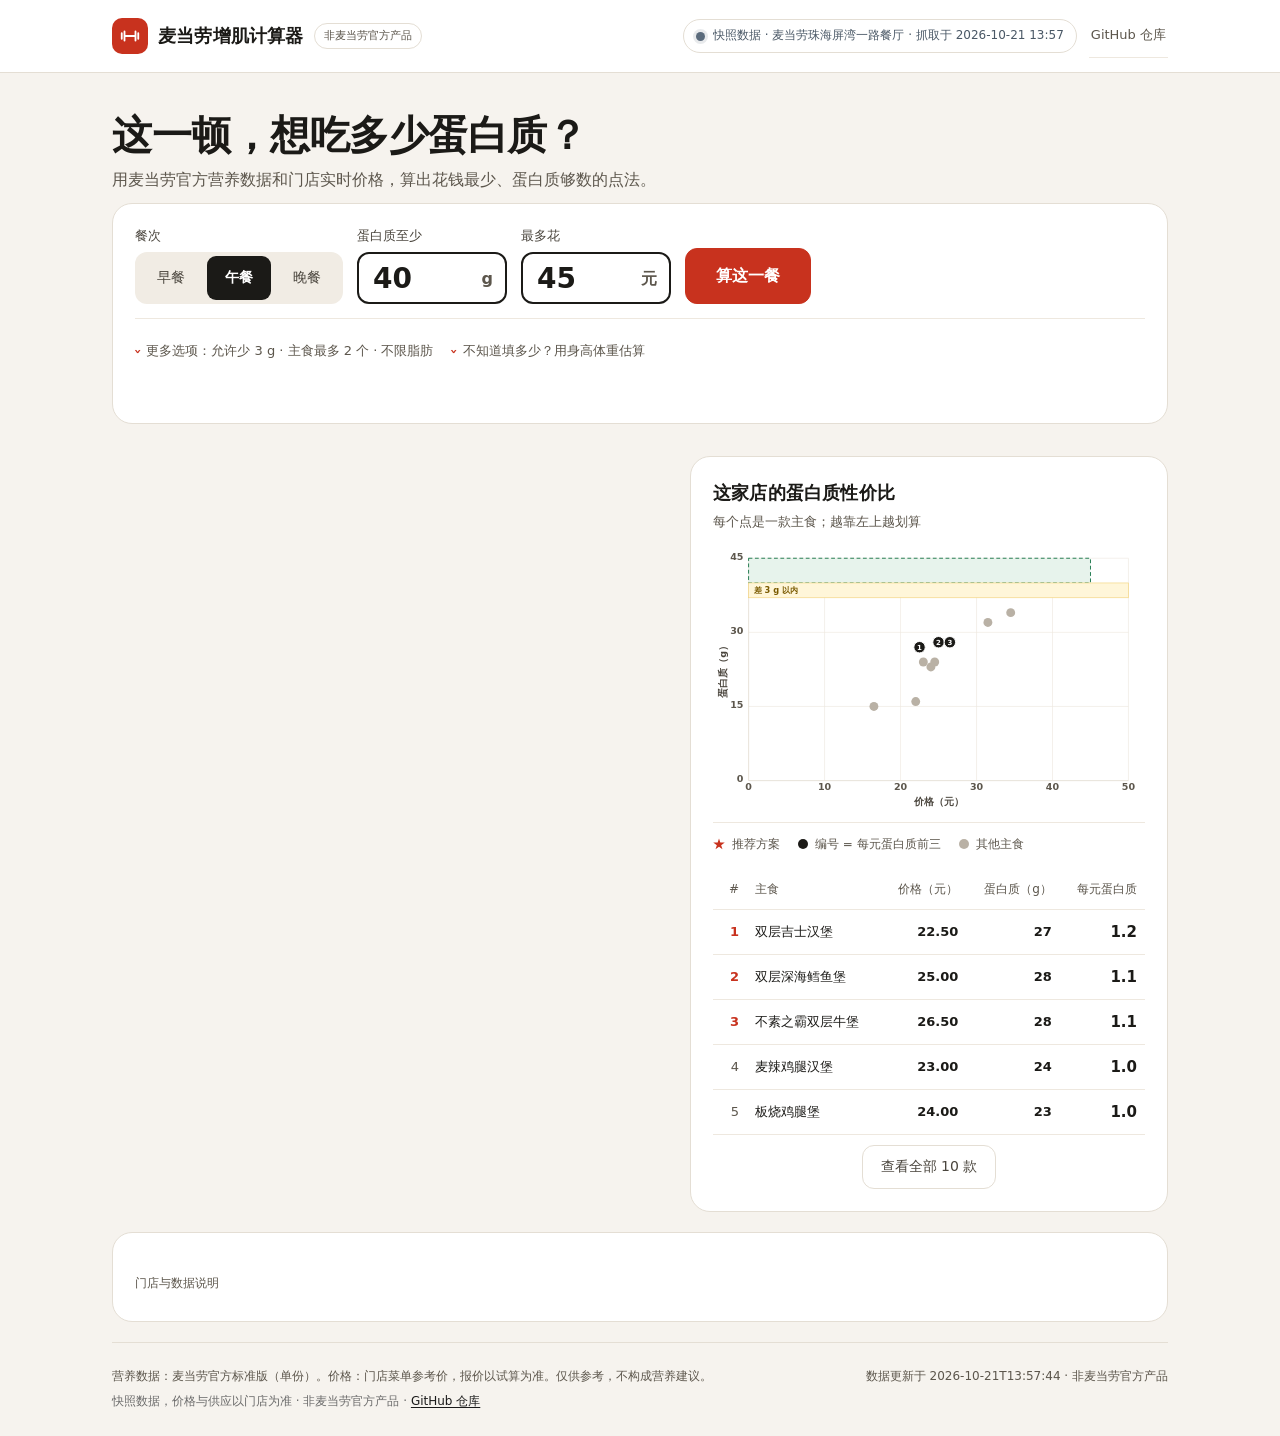
==== docs/index.html @ 5be8c4e0 "feat(demo): add a static online demo for GitHub Pages" ====
<!DOCTYPE html>
<html lang="zh-CN">
<head>
<meta charset="utf-8" />
<meta name="viewport" content="width=device-width, initial-scale=1" />
<title>麦当劳增肌计算器 · 在线试玩</title>
<link rel="stylesheet" href="demo/style.css" />
<link rel="stylesheet" href="demo/demo.css" />
</head>
<body>

<!-- ============================== 页头 ============================== -->
<header class="site-head">
  <div class="head-inner">
    <div class="brand">
      <span class="brand-mark" aria-hidden="true">
        <svg viewBox="0 0 24 24" fill="none" stroke="#FFFFFF" stroke-width="2" stroke-linecap="round">
          <path d="M3 9v6M6 7v10M18 7v10M21 9v6M6 12h12" />
        </svg>
      </span>
      <span class="brand-name">麦当劳增肌计算器</span>
      <span class="brand-pill">非麦当劳官方产品</span>
    </div>
    <div class="head-right">
      <div id="data-source" class="data-source" data-source="none"></div>
      <a class="switch-store" href="https://github.com/FanZhangnan/mcd-protein-calculator" target="_blank" rel="noopener">GitHub 仓库</a>
    </div>
  </div>
</header>

<main class="wrap">

<!-- ============================== 标题区 ============================== -->
<section class="hero">
  <h1>这一顿，想吃多少蛋白质？</h1>
  <p class="hero-sub">用麦当劳官方营养数据和门店实时价格，算出花钱最少、蛋白质够数的点法。</p>
</section>

<!-- ============================== 输入卡 ============================== -->
<section class="panel input-card" id="input-panel">
  <div class="input-row">
    <div class="field meal">
      <span>餐次</span>
      <div class="seg" id="meal-seg" role="group" aria-label="餐次">
        <button type="button" data-meal="breakfast" aria-pressed="false">早餐</button>
        <button type="button" data-meal="lunch" aria-pressed="true">午餐</button>
        <button type="button" data-meal="dinner" aria-pressed="false">晚餐</button>
      </div>
      <select id="s_meal" class="sr-only" aria-label="餐次">
        <option value="breakfast">早餐</option>
        <option value="lunch" selected>午餐</option>
        <option value="dinner">晚餐</option>
      </select>
    </div>

    <label class="field" for="s_protein">
      蛋白质至少
      <span class="input-wrap">
        <input id="s_protein" type="number" step="1" min="1" value="40" />
        <span class="unit">g</span>
      </span>
    </label>

    <label class="field" for="s_budget">
      最多花
      <span class="input-wrap">
        <input id="s_budget" type="number" step="1" min="1" value="45" />
        <span class="unit">元</span>
      </span>
    </label>

    <button id="s-plan" class="primary">算这一餐</button>
  </div>

  <div class="input-links">
    <details id="more-options">
      <summary id="options-summary">更多选项：允许少 3 g · 主食最多 2 个 · 不限脂肪</summary>
      <div class="grid">
        <label>脂肪上限 g<input id="s_fat" type="number" step="1" placeholder="不设"></label>
        <label>热量上限 kcal<input id="s_kcal_max" type="number" step="10" placeholder="不设"></label>
        <label>热量下限 kcal<input id="s_kcal_min" type="number" step="10" placeholder="不设"></label>
        <label>主食数量上限
          <select id="s_max_mains">
            <option value="1">1 个</option>
            <option value="2" selected>2 个</option>
            <option value="3">3 个</option>
          </select>
        </label>
        <label>可接受少几克蛋白质
          <input id="s_tolerance" type="number" step="1" min="0" max="10" value="3">
        </label>
        <label class="check"><input id="s_side" type="checkbox"> 允许配菜（最多 1 份）</label>
      </div>
    </details>

    <details id="body-options">
      <summary>不知道填多少？用身高体重估算</summary>
      <div class="grid">
        <label>性别
          <select id="s_sex"><option value="male">男</option><option value="female">女</option></select>
        </label>
        <label>年龄<input id="s_age" type="number" step="1" value="22"></label>
        <label>身高 cm<input id="s_height" type="number" step="1" value="175"></label>
        <label>体重 kg<input id="s_weight" type="number" step="0.5" value="70"></label>
        <label>每天餐数<input id="s_meals" type="number" step="1" value="3"></label>
        <label>目标
          <select id="s_goal">
            <option value="muscle" selected>增肌</option>
            <option value="maintain">维持</option>
          </select>
        </label>
        <label>每周训练次数
          <select id="s_activity">
            <option value="1.2">0 次（久坐）</option>
            <option value="1.375" selected>1–2 次（轻度）</option>
            <option value="1.55">3–4 次（中度）</option>
            <option value="1.725">5 次以上（高强度）</option>
          </select>
        </label>
      </div>
      <div class="row"><button id="s-calc" class="ghost">填入建议值</button></div>
      <div id="s-calc-note" class="status"></div>
      <div id="s-cap-hint" class="cap-hint"></div>
      <div class="sub">蛋白质按 2.0 g/kg（增肌）或 1.6 g/kg（维持）除以每天餐数；热量用 Mifflin-St Jeor 算 BMR，乘活动系数得 TDEE，增肌加 300 kcal，只作参考显示，不预填为约束。</div>
    </details>
  </div>

  <div id="s-status" class="status"></div>
</section>

<!-- ============================== 两栏 ============================== -->
<div class="layout">
  <!-- 左：结果卡 -->
  <div class="col-left">
    <section class="panel flush" id="s-result-panel" hidden>
      <div id="s-result"></div>
    </section>
  </div>

  <!-- 右：性价比图 + 排行 -->
  <div class="col-right">
    <section class="panel chart-panel" id="chart-panel">
      <div class="chart-head">
        <h2>这家店的蛋白质性价比</h2>
        <p class="chart-sub">每个点是一款主食；越靠左上越划算</p>
      </div>
      <div class="chart-wrap">
        <svg id="chart" viewBox="0 0 680 420" role="img" aria-label="价格与蛋白质散点图"></svg>
        <div id="chart-tip" class="chart-tip" hidden></div>
      </div>
      <div class="chart-legend">
        <span><i class="star"></i>推荐方案</span>
        <span><i class="dot num"></i>编号 = 每元蛋白质前三</span>
        <span><i class="dot gray"></i>其他主食</span>
      </div>
      <div class="star-legend" id="star-legend">
        <div class="sl-cell sl-rec">
          <span class="sl-title">推荐方案</span>
          <span class="sl-val" id="sl-rec">—</span>
        </div>
        <div class="sl-cell sl-save">
          <span class="sl-title">省钱选项</span>
          <span class="sl-val" id="sl-save">—</span>
        </div>
      </div>

      <table id="rank-table" class="rank"></table>
      <div id="rank-cards" class="rank-cards"></div>
      <div class="row rank-more"><button id="rank-toggle" class="ghost" hidden>查看全部 10 款</button></div>
    </section>
  </div>
</div>

<!-- ============================== 门店与数据 ============================== -->
<div class="full">
  <section class="panel" id="data-panel">
    <details>
      <summary>门店与数据说明</summary>
      <div id="meta" class="meta">加载中…</div>
      <div id="unknown" class="unknown"></div>
      <div class="grid">
        <label>日期<input id="date" type="date"></label>
        <label>门店代码<input id="store_code" type="text"></label>
        <label>早餐时间<input id="t_breakfast" type="time"></label>
        <label>午餐时间<input id="t_lunch" type="time"></label>
        <label>晚餐时间<input id="t_dinner" type="time"></label>
      </div>
      <div class="row">
        <button id="btn-save" class="ghost">保存门店与时段</button>
        <button id="btn-refresh" class="ghost">刷新真实菜单（MCP）</button>
      </div>
      <div id="status" class="status"></div>
    </details>
  </section>
</div>

<!-- ============================== 页脚 ============================== -->
<footer class="site-foot">
  <div class="left">营养数据：麦当劳官方标准版（单份）。价格：门店菜单参考价，报价以试算为准。仅供参考，不构成营养建议。
    <div class="demo-note">快照数据，价格与供应以门店为准 · 非麦当劳官方产品 · <a href="https://github.com/FanZhangnan/mcd-protein-calculator" target="_blank" rel="noopener">GitHub 仓库</a></div>
  </div>
  <div class="right" id="foot-update">数据更新于 — · 非麦当劳官方产品</div>
</footer>

</main>

<script src="demo/snapshot-shim.js"></script>
<script src="demo/solver.js"></script>
<script src="demo/app.js"></script>
</body>
</html>
---- docs/demo/style.css ----
/* ============================================================ design tokens */
:root{
  /* surfaces */
  --bg:#F6F3EE;
  --card:#FFFFFF;
  --line:#E4DED4;
  --divider:#EEE8DF;
  --block:#F1ECE4;
  --radius:20px;
  --radius-sm:18px;

  /* text */
  --ink:#1B1A17;
  --muted:#5C564C;
  --label:#4A453D;

  /* brand */
  --brand:#C8321E;
  --brand-hover:#9E2414;
  --brand-soft:#FBEDE9;

  /* status */
  --ok:#1F7A4D;
  --ok-soft:#E7F3EC;
  --save-bg:#FFF6D9;
  --save-line:#F2D27A;
  --save-ink:#7A5A00;
  --star:#E0A500;
  --amber-bg:#FFE3C2;
  --amber-ink:#7A3E00;
  --amber:#E08A1E;

  /* chart */
  --dot-gray:#B9B1A5;
  --grid:#EEE8DF;

  /* fonts */
  --font-cn:"Noto Sans SC","PingFang SC","Microsoft YaHei",system-ui,-apple-system,sans-serif;
  --font-num:"Barlow Condensed","Noto Sans SC",system-ui,-apple-system,sans-serif;

  --tap:44px;
}

*{box-sizing:border-box}
html,body{margin:0;padding:0}
body{
  background:var(--bg);
  color:var(--ink);
  font-family:var(--font-cn);
  font-size:14px;
  line-height:1.6;
  -webkit-font-smoothing:antialiased;
}
a{color:var(--brand);text-decoration:none}
a:hover{color:var(--brand-hover)}
h2{font-size:18px;font-weight:900;margin:0 0 4px;letter-spacing:.2px}
.mono{font-family:var(--font-num);font-weight:600}
.sr-only{position:absolute;width:1px;height:1px;padding:0;margin:-1px;overflow:hidden;
  clip:rect(0 0 0 0);white-space:nowrap;border:0}
.sub{font-size:12px;color:var(--muted)}
.err{color:var(--brand)}
.num{font-family:var(--font-num);font-weight:700}

/* ================================================================== header */
.site-head{
  background:var(--card);
  border-bottom:1px solid var(--line);
  padding:14px 0;
}
.head-inner{
  max-width:1120px;margin:0 auto;padding:0 32px;
  display:flex;align-items:center;justify-content:space-between;gap:16px;flex-wrap:wrap;
}
.brand{display:flex;align-items:center;gap:10px;min-width:0}
.brand-mark{
  width:36px;height:36px;border-radius:10px;background:var(--brand);
  display:flex;align-items:center;justify-content:center;flex:none;
}
.brand-mark svg{width:22px;height:22px;display:block}
.brand-name{font-size:18px;font-weight:900;letter-spacing:.2px;white-space:nowrap}
.brand-pill{
  font-size:11px;color:var(--muted);border:1px solid var(--line);
  border-radius:999px;padding:3px 9px;white-space:nowrap;background:var(--card);
}
.head-right{display:flex;align-items:center;gap:12px;flex-wrap:wrap}
.switch-store{
  font-size:13px;color:var(--muted);min-height:var(--tap);display:inline-flex;
  align-items:center;padding:0 2px;border-bottom:1px solid var(--divider);
}
.switch-store:hover{color:var(--brand)}

/* data source badge (逻辑在 app.js，这里只做样式) */
.data-source{
  display:inline-flex;align-items:center;gap:8px;font-size:12px;
  padding:6px 12px;border:1px solid var(--line);border-radius:999px;
  background:var(--card);white-space:nowrap;max-width:100%;color:var(--muted);
}
.data-source .src-dot{width:9px;height:9px;border-radius:50%;flex:none;background:var(--dot-gray)}
.data-source .src-dot.src-live{background:var(--ok)}
.data-source .src-dot.src-cache{background:var(--dot-gray)}
.data-source .src-dot.src-offline{background:var(--amber)}
.data-source .src-text{overflow:hidden;text-overflow:ellipsis}
.data-source[data-source="live"]{border-color:var(--ok);background:var(--ok-soft);color:var(--ok)}
.data-source[data-source="cache"]{border-color:var(--line);background:var(--card);color:var(--muted)}
.data-source[data-source="offline"]{border-color:var(--amber);background:var(--amber-bg);color:var(--amber-ink)}

/* 页头以下所有内容共用一个容器，左右边缘对齐 */
.wrap{max-width:1120px;margin:0 auto;padding:0 32px}

/* ==================================================================== hero */
.hero{padding:38px 0 10px}
.hero h1{font-size:40px;line-height:1.2;font-weight:900;margin:0 0 8px;letter-spacing:-.5px}
.hero-sub{font-size:16px;color:var(--muted);margin:0;max-width:720px}

/* ================================================================== panels */
.layout{
  padding:12px 0 0;
  display:flex;flex-wrap:wrap;gap:20px;align-items:flex-start;
}
.col-left{flex:1 1 520px;min-width:0}
.col-right{flex:1 1 440px;min-width:0}
.panel{
  background:var(--card);border:1px solid var(--line);border-radius:var(--radius);
  padding:22px;margin-bottom:20px;
}
.panel.flush{padding:0;overflow:hidden}
.full{padding:0}

/* ================================================================== inputs */
.input-card{margin-bottom:20px}
.input-row{display:flex;gap:14px;align-items:flex-end;flex-wrap:wrap}
.field{display:flex;flex-direction:column;gap:6px;font-size:13px;color:var(--label);font-weight:500}
.input-wrap{position:relative;display:flex;align-items:center}
.input-wrap input{
  width:150px;height:52px;border:2px solid var(--ink);border-radius:12px;
  background:var(--card);color:var(--ink);
  font-family:var(--font-num);font-weight:700;font-size:28px;
  padding:0 46px 0 14px;text-align:left;
}
.input-wrap input:focus{outline:none;border-color:var(--brand)}
.input-wrap .unit{
  position:absolute;right:14px;font-family:var(--font-num);font-weight:600;
  font-size:16px;color:var(--muted);pointer-events:none;
}
.seg{display:inline-flex;background:var(--block);border-radius:12px;padding:4px;gap:4px}
.seg button{
  min-height:var(--tap);min-width:64px;border:0;background:transparent;color:var(--label);
  border-radius:9px;font-family:var(--font-cn);font-size:14px;font-weight:500;cursor:pointer;
  padding:0 14px;white-space:nowrap;
}
.seg button[aria-pressed="true"]{background:var(--ink);color:var(--card);font-weight:700}
button{
  min-height:var(--tap);border-radius:12px;border:1px solid var(--line);cursor:pointer;
  font-family:var(--font-cn);font-size:14px;background:var(--card);color:var(--ink);padding:0 18px;
}
button:hover{border-color:var(--muted)}
button.primary{
  height:56px;background:var(--brand);border-color:var(--brand);color:var(--card);
  font-weight:700;padding:0 30px;font-size:16px;
}
button.primary:hover{background:var(--brand-hover);border-color:var(--brand-hover)}
button.black{background:var(--ink);border-color:var(--ink);color:var(--card);font-weight:700}
button.black:hover{background:#000;border-color:#000}
button.outline{background:var(--card);border-color:var(--ink);color:var(--ink);font-weight:700}
button.ghost{background:var(--card);color:var(--label)}
button.tiny{min-height:var(--tap);padding:0 16px;font-size:13px;border-radius:10px}
button:disabled{opacity:.5;cursor:not-allowed}
.status{margin-top:10px;font-size:12px;color:var(--muted);min-height:18px;white-space:pre-wrap}
.cap-hint{
  margin-top:10px;font-size:12px;color:var(--ok);background:var(--ok-soft);
  border:1px solid var(--ok);border-radius:10px;padding:8px 11px;
}
.cap-hint:empty{display:none}

/* 更多选项摘要行 */
.input-links{
  margin-top:14px;display:flex;gap:2px 18px;flex-wrap:wrap;align-items:center;
  border-top:1px solid var(--divider);padding-top:10px;
}
.input-links details{margin-top:0}
.input-links summary{
  cursor:pointer;font-size:13px;color:var(--muted);list-style:none;
  min-height:var(--tap);display:inline-flex;align-items:center;gap:6px;
}
.input-links summary::-webkit-details-marker{display:none}
.input-links summary::before{content:"›";color:var(--brand);font-weight:700;transform:rotate(90deg)}
.input-links summary:hover{color:var(--ink)}
.linkish{
  border:0;background:none;padding:0;color:var(--brand);font-size:13px;min-height:var(--tap);
  display:inline-flex;align-items:center;border-bottom:1px solid var(--divider);
}
.linkish:hover{color:var(--brand-hover)}

details{margin-top:12px}
summary{cursor:pointer;font-size:12px;color:var(--muted);min-height:32px;display:inline-flex;align-items:center}
.grid{display:grid;grid-template-columns:repeat(auto-fill,minmax(150px,1fr));gap:10px;margin-top:10px}
label{display:flex;flex-direction:column;gap:4px;font-size:12px;color:var(--muted)}
input,select{
  padding:9px 10px;border:1px solid var(--line);border-radius:10px;font-size:14px;
  font-family:var(--font-cn);color:var(--ink);background:var(--card);width:100%;min-height:var(--tap);
}
input:focus,select:focus{outline:none;border-color:var(--brand)}
.row{display:flex;gap:10px;flex-wrap:wrap;margin-top:12px}
label.check{flex-direction:row;align-items:center;gap:8px;font-size:13px;color:var(--ink)}
label.check input{width:auto;min-height:auto}

/* ============================================================== result card */
.single-card{border:1px solid var(--line);border-radius:var(--radius);padding:22px;background:var(--card)}
.single-head{
  display:flex;justify-content:space-between;align-items:flex-start;gap:16px;flex-wrap:wrap;
}
.head-left{display:flex;align-items:center;gap:10px;flex-wrap:wrap}
.card-sub{font-size:13px;color:var(--muted)}
.price-side{display:flex;align-items:center;gap:8px;flex-wrap:wrap}
.price-time{font-size:12px;color:var(--muted);white-space:nowrap}
.price-tag{
  font-size:12px;border:1px solid var(--line);border-radius:999px;padding:3px 10px;
  color:var(--muted);white-space:nowrap;
}
.price-tag.quoted{border-color:var(--ok);background:var(--ok-soft);color:var(--ok)}

.badge{
  display:inline-flex;align-items:center;font-size:12px;font-weight:700;
  padding:4px 12px;border-radius:999px;border:1px solid var(--line);
}
.badge.official{background:var(--ok);border-color:var(--ok);color:var(--card)}
.badge.near{background:var(--save-bg);border-color:var(--save-line);color:var(--save-ink)}
.badge.cap{background:var(--amber-bg);border-color:var(--amber);color:var(--amber-ink)}
.badge.alias{background:var(--block);color:var(--label)}
.badge.unknown{background:var(--block);color:var(--label)}

.metrics{display:flex;gap:34px;flex-wrap:wrap;margin:18px 0 4px}
.metric{display:flex;flex-direction:column;gap:2px}
.metric-num{
  font-family:var(--font-num);font-weight:700;font-size:88px;line-height:.95;
  letter-spacing:-2px;color:var(--brand);
}
.metric.price .metric-num{color:var(--ink)}
.metrics.cap .metric.protein .metric-num{color:var(--ink)}
.metric.cap .metric-num{color:var(--ink)}
.metric-unit{font-size:13px;color:var(--muted)}
.metric.ppy .metric-num{font-size:36px;color:var(--ink);letter-spacing:-.5px}
.metric.ppy .metric-unit{font-size:12px}

/* progress */
.progress-wrap{margin:18px 0 6px}
.progress{
  position:relative;height:10px;border-radius:999px;background:var(--block);overflow:visible;
}
.progress .fill{position:absolute;left:0;top:0;bottom:0;border-radius:999px;background:var(--brand)}
.progress.cap .fill{background:var(--amber)}
.progress .mark{position:absolute;top:-4px;width:2px;height:18px;background:var(--ink)}
.progress-foot{
  display:flex;justify-content:space-between;gap:14px;margin-top:9px;
  font-size:12px;color:var(--muted);flex-wrap:wrap;
}
.progress-foot .left{color:var(--ink)}

/* macro blocks */
.blocks{display:grid;grid-template-columns:repeat(3,1fr);gap:10px;margin:16px 0 4px}
.block{background:var(--block);border-radius:12px;padding:10px 12px}
.block .b-label{font-size:12px;color:var(--muted)}
.block .b-value{font-family:var(--font-num);font-weight:700;font-size:20px;letter-spacing:-.4px}
.block.ppy-block{display:none}

/* items */
.item{
  display:flex;gap:12px;align-items:flex-start;padding:12px 0;border-top:1px solid var(--divider);
}
.item:first-of-type{border-top:none}
.item .qty{
  width:48px;height:48px;flex:none;border-radius:12px;background:var(--brand-soft);
  color:var(--brand);font-family:var(--font-num);font-weight:700;font-size:20px;
  display:flex;align-items:center;justify-content:center;
}
.item-main{flex:1 1 auto;min-width:0}
.item-name{font-size:17px;font-weight:700;line-height:1.35}
.item-sub{font-size:12px;color:var(--muted);margin-top:2px}
.item-total{
  flex:none;font-family:var(--font-num);font-weight:700;font-size:18px;white-space:nowrap;padding-top:2px;
}
.item-detail{flex-basis:100%;margin-top:6px}
.item-detail summary{font-size:11px}
.strict-note{font-size:11px;color:var(--amber-ink);background:var(--amber-bg);
  border:1px solid var(--amber);border-radius:8px;padding:5px 8px;margin:5px 0}

/* saver */
.saver-row{
  margin-top:14px;display:flex;align-items:center;justify-content:space-between;gap:14px;
  flex-wrap:wrap;background:var(--save-bg);border:1px solid var(--save-line);
  border-radius:14px;padding:12px 14px;
}
.saver-title{font-size:13px;font-weight:700;color:var(--save-ink);margin-bottom:2px}
.saver-body{font-size:13px;color:var(--save-ink)}
.saver-body b{font-weight:700}

/* 预算内最多：加预算 / 放宽脂肪 卡片（黑框，不用红色） */
.under-card{
  margin-top:14px;border:1px solid var(--ink);border-radius:14px;padding:13px 15px;
  display:flex;align-items:center;justify-content:space-between;gap:14px;flex-wrap:wrap;
  background:var(--card);
}
.under-card + .under-card{margin-top:10px}
.under-text{font-size:13px;color:var(--ink)}
.under-text b{font-weight:700}
.under-note{
  margin-top:10px;background:var(--block);border-radius:12px;padding:10px 12px;
  font-size:12px;color:var(--muted);
}
.under-note b{color:var(--ink);font-weight:700}

/* actions */
.quote-row{display:flex;align-items:center;gap:12px;flex-wrap:wrap;margin-top:16px}
.quote-row .sub{flex:1 1 240px}
.sugg-box{margin-top:0;border-top:0;padding-top:0;flex:0 1 auto}
.sugg-box > summary{
  list-style:none;display:inline-flex;align-items:center;min-height:var(--tap);
  border:1px solid var(--ink);border-radius:12px;padding:0 18px;color:var(--ink);font-weight:700;font-size:13px;
  cursor:pointer;
}
.sugg-box > summary::-webkit-details-marker{display:none}
.sugg-list{display:flex;flex-direction:column;gap:8px;margin-top:10px;font-size:13px}
label.sugg{flex-direction:row;align-items:flex-start;gap:8px;font-size:13px;color:var(--ink)}
label.sugg input{width:auto;min-height:auto;margin-top:4px}
.muscle-warn{display:block;font-size:11px;color:var(--brand);margin-top:2px}
.upgrade-box{margin-top:14px;border-top:1px solid var(--divider);padding-top:12px}
.upgrade{margin-top:10px;border:1px solid var(--ok);background:var(--ok-soft);
  border-radius:12px;padding:11px 13px;font-size:12px;color:var(--ink)}
.upgrade.over{background:var(--block);border-color:var(--line);color:var(--muted)}
.up-head{display:flex;justify-content:space-between;gap:8px;flex-wrap:wrap;align-items:baseline}
.fit{font-size:11px;border-radius:999px;padding:2px 9px;white-space:nowrap}
.fit.ok{background:var(--ok);color:var(--card)}
.fit.over{background:var(--block);color:var(--muted)}
.strict-foot{
  margin-top:16px;background:var(--block);border-radius:12px;padding:10px 12px;
  font-size:12px;color:var(--muted);
}

/* ==================================================================== chart */
.chart-panel{padding:22px}
.chart-head{margin-bottom:10px}
.chart-sub{font-size:13px;color:var(--muted);margin:0 0 8px}
.chart-wrap{position:relative}
#chart{width:100%;height:auto;display:block}
#chart .grid{stroke:var(--grid);stroke-width:1}
#chart .axis{stroke:var(--line);stroke-width:1}
#chart .tick{fill:var(--muted);font-family:var(--font-num);font-weight:600;font-size:15px}
#chart .axis-label{fill:var(--label);font-family:var(--font-num);font-weight:600;font-size:15px}
#chart .region{fill:var(--ok-soft);stroke:var(--ok);stroke-width:1.5;stroke-dasharray:6 4}
#chart .band{fill:var(--save-bg);stroke:var(--save-line);stroke-width:1}
#chart .band-label{fill:var(--save-ink);font-family:var(--font-num);font-weight:600;font-size:13px}
#chart .dot{fill:var(--dot-gray)}
#chart .dot.hot{fill:var(--ink);stroke:var(--card);stroke-width:1.5}
#chart .dot-num{fill:var(--card);font-family:var(--font-num);font-weight:700;font-size:11px;text-anchor:middle}
#chart .rec-marker{fill:var(--brand);stroke:var(--card);stroke-width:1.5}
#chart .saver-marker{fill:var(--star);stroke:var(--card);stroke-width:1.5}
#chart .star-label{fill:var(--ink);font-family:var(--font-num);font-weight:700;font-size:15px}
#chart .star-label.saver{fill:var(--save-ink)}
.chart-tip{
  position:absolute;pointer-events:none;background:var(--ink);color:var(--card);
  font-size:12px;line-height:1.55;padding:8px 10px;border-radius:10px;max-width:230px;z-index:5;
}
.chart-legend{
  display:flex;gap:18px;flex-wrap:wrap;font-size:12px;color:var(--muted);
  margin-top:12px;padding-top:12px;border-top:1px solid var(--divider);
}
.chart-legend span{display:inline-flex;align-items:center;gap:7px}
.chart-legend i{display:inline-block}
.chart-legend i.dot{width:10px;height:10px;border-radius:50%}
.chart-legend i.dot.num{background:var(--ink)}
.chart-legend i.dot.gray{background:var(--dot-gray)}
.chart-legend i.star{
  width:12px;height:12px;background:var(--brand);
  clip-path:polygon(50% 0,61% 35%,98% 35%,68% 57%,79% 91%,50% 70%,21% 91%,32% 57%,2% 35%,39% 35%);
}
.chart-legend i.star.saver{background:var(--star)}
.star-legend{
  display:none;grid-template-columns:1fr 1fr;gap:10px;margin-top:12px;
}
.star-legend .sl-cell{border:1px solid var(--line);border-radius:12px;padding:9px 11px;font-size:12px}
.star-legend .sl-title{font-weight:700;display:block}
.star-legend .sl-rec .sl-title{color:var(--brand)}
.star-legend .sl-save .sl-title{color:var(--save-ink)}
.star-legend .sl-val{font-family:var(--font-num);font-weight:700;font-size:16px;color:var(--ink)}

/* ==================================================================== rank */
.rank{width:100%;border-collapse:collapse;font-size:13px;margin-top:16px}
.rank th,.rank td{padding:10px 8px;border-bottom:1px solid var(--divider);text-align:right;white-space:nowrap}
.rank th{color:var(--muted);font-weight:500;font-size:12px}
.rank th:first-child,.rank td:first-child{text-align:right;width:34px;color:var(--muted)}
.rank th.name,.rank td.name{text-align:left;width:auto}
.rank td.num,.rank th.num{font-family:var(--font-num);font-weight:600}
.rank td.ppy{font-weight:700;font-family:var(--font-num);font-size:15px}
.rank tr.hot td:first-child{color:var(--brand);font-weight:700}
.rank tr.in-plan td{font-weight:700}
.rank-more{justify-content:center;margin-top:10px}
.rank-cards{display:none}

/* ============================================================== data panel */
.meta{font-size:13px;color:var(--muted);line-height:1.8}
.meta-row{margin:2px 0}
.meta-row b{color:var(--ink);margin-right:8px;font-weight:700}
.unknown-box{margin-top:10px}
.unknown-box summary{cursor:pointer;font-size:12px;color:var(--muted)}
.unknown-table{width:100%;border-collapse:collapse;font-size:12px;margin-top:6px}
.unknown-table th,.unknown-table td{padding:6px 8px;border-bottom:1px solid var(--divider);
  text-align:left;vertical-align:top}

/* =================================================================== footer */
.site-foot{
  padding:24px 0;display:flex;gap:16px;justify-content:space-between;
  flex-wrap:wrap;font-size:12px;color:var(--muted);border-top:1px solid var(--line);
}
.site-foot .right{text-align:right}

/* ================================================================== mobile */
@media (max-width:600px){
  .site-head{padding:12px 0}
  .head-inner{padding:0 16px;gap:8px}
  .brand{width:100%;justify-content:flex-start}
  .brand-name{font-size:16px}
  .brand-pill{font-size:10px}
  .head-right{width:100%;justify-content:space-between;gap:8px}
  .data-source{max-width:calc(100% - 64px)}
  .wrap{padding:0 16px}
  .hero{padding:22px 0 6px}
  .hero h1{font-size:28px;line-height:1.25}
  .hero-sub{font-size:14px}
  .layout{padding:8px 0 0;gap:14px}
  .full{padding:0}
  .panel{padding:16px;border-radius:var(--radius-sm);margin-bottom:14px}
  .input-row{gap:10px}
  /* 餐次分段单独占满一行，两个输入并排，按钮整行 */
  .field.meal{flex:1 1 100%}
  .seg{width:100%}
  .seg button{flex:1 1 0;min-width:0;white-space:nowrap}
  .field{flex:1 1 0;min-width:0}
  .input-wrap input{width:100%;font-size:26px;padding:0 38px 0 12px}
  .input-row .primary{width:100%;flex:1 1 100%}
  .input-links{flex-direction:column;align-items:stretch;gap:0}
  .metrics{gap:18px;margin:14px 0 2px}
  .metric-num{font-size:64px;letter-spacing:-1.5px}
  .metric.ppy .metric-num{font-size:30px}
  .blocks{grid-template-columns:1fr 1fr}
  .block.ppy-block{display:block}
  .metric.ppy{display:none}
  .item .qty{width:44px;height:44px;font-size:18px}
  .item-name{font-size:16px}
  .saver-row button{width:100%}
  .under-card button{width:100%}
  .chart-panel{padding:16px}
  #chart .tick,#chart .axis-label{font-size:13px}
  #chart .star-label{display:none}
  .chart-legend{display:none}
  .star-legend{display:grid}
  #rank-table{display:none}
  .rank-cards{display:flex;flex-direction:column;gap:10px;margin-top:14px}
  .rank-card{
    display:flex;align-items:center;gap:12px;border:1px solid var(--line);
    border-radius:14px;padding:11px 13px;background:var(--card);
  }
  .rank-card.in-plan{border-color:var(--ink)}
  .rc-idx{font-family:var(--font-num);font-weight:700;font-size:22px;width:26px;flex:none;color:var(--muted)}
  .rc-main{flex:1 1 auto;min-width:0}
  .rc-name{font-size:14px;font-weight:700}
  .rc-meta{font-size:12px;color:var(--muted)}
  .rc-ppy{font-family:var(--font-num);font-weight:700;font-size:16px;white-space:nowrap}
  .site-foot{padding:18px 0;flex-direction:column;gap:6px}
  .site-foot .right{text-align:left}
  .sub{font-size:12px}
}
---- docs/demo/demo.css ----
/* GitHub Pages demo overrides. The layout itself comes from style.css
   (a byte-for-byte copy of web/style.css) — only snapshot-specific bits live here. */

/* 快照徽标：蓝灰，和 live 绿 / cache 灰 / offline 橙区分开 */
.data-source[data-source="snapshot"] .src-dot,
.src-dot.src-snapshot {
  background: #5b6b7c;
  box-shadow: 0 0 0 3px rgba(91, 107, 124, 0.14);
}
.data-source[data-source="snapshot"] .src-text {
  color: #4a5866;
}

/* 在线版不连接门店：报价按钮换成说明 */
.quote-note {
  flex: 1 1 100%;
  padding: 10px 12px;
  border-left: 3px solid #5b6b7c;
  background: #f3f5f7;
  color: #4a5866;
  font-size: 13px;
  line-height: 1.7;
  border-radius: 0 6px 6px 0;
}
.quote-note a {
  margin-left: 4px;
  color: #1a1a1a;
  text-decoration: underline;
  text-underline-offset: 2px;
}

/* 可去配料只展示名称，不可勾选 */
.sugg-static {
  display: flex;
  gap: 8px;
  padding: 6px 0;
  color: #333;
  font-size: 14px;
}
.sugg-static::before {
  content: "·";
  color: #999;
}

/* 门店设置在本页不可用（快照是固定的），只保留数据说明 */
#data-panel .grid,
#data-panel .row {
  display: none;
}

.site-foot .demo-note {
  margin-top: 6px;
  font-size: 12px;
  color: #6b6b6b;
}
.site-foot .demo-note a {
  color: #1a1a1a;
  text-decoration: underline;
  text-underline-offset: 2px;
}
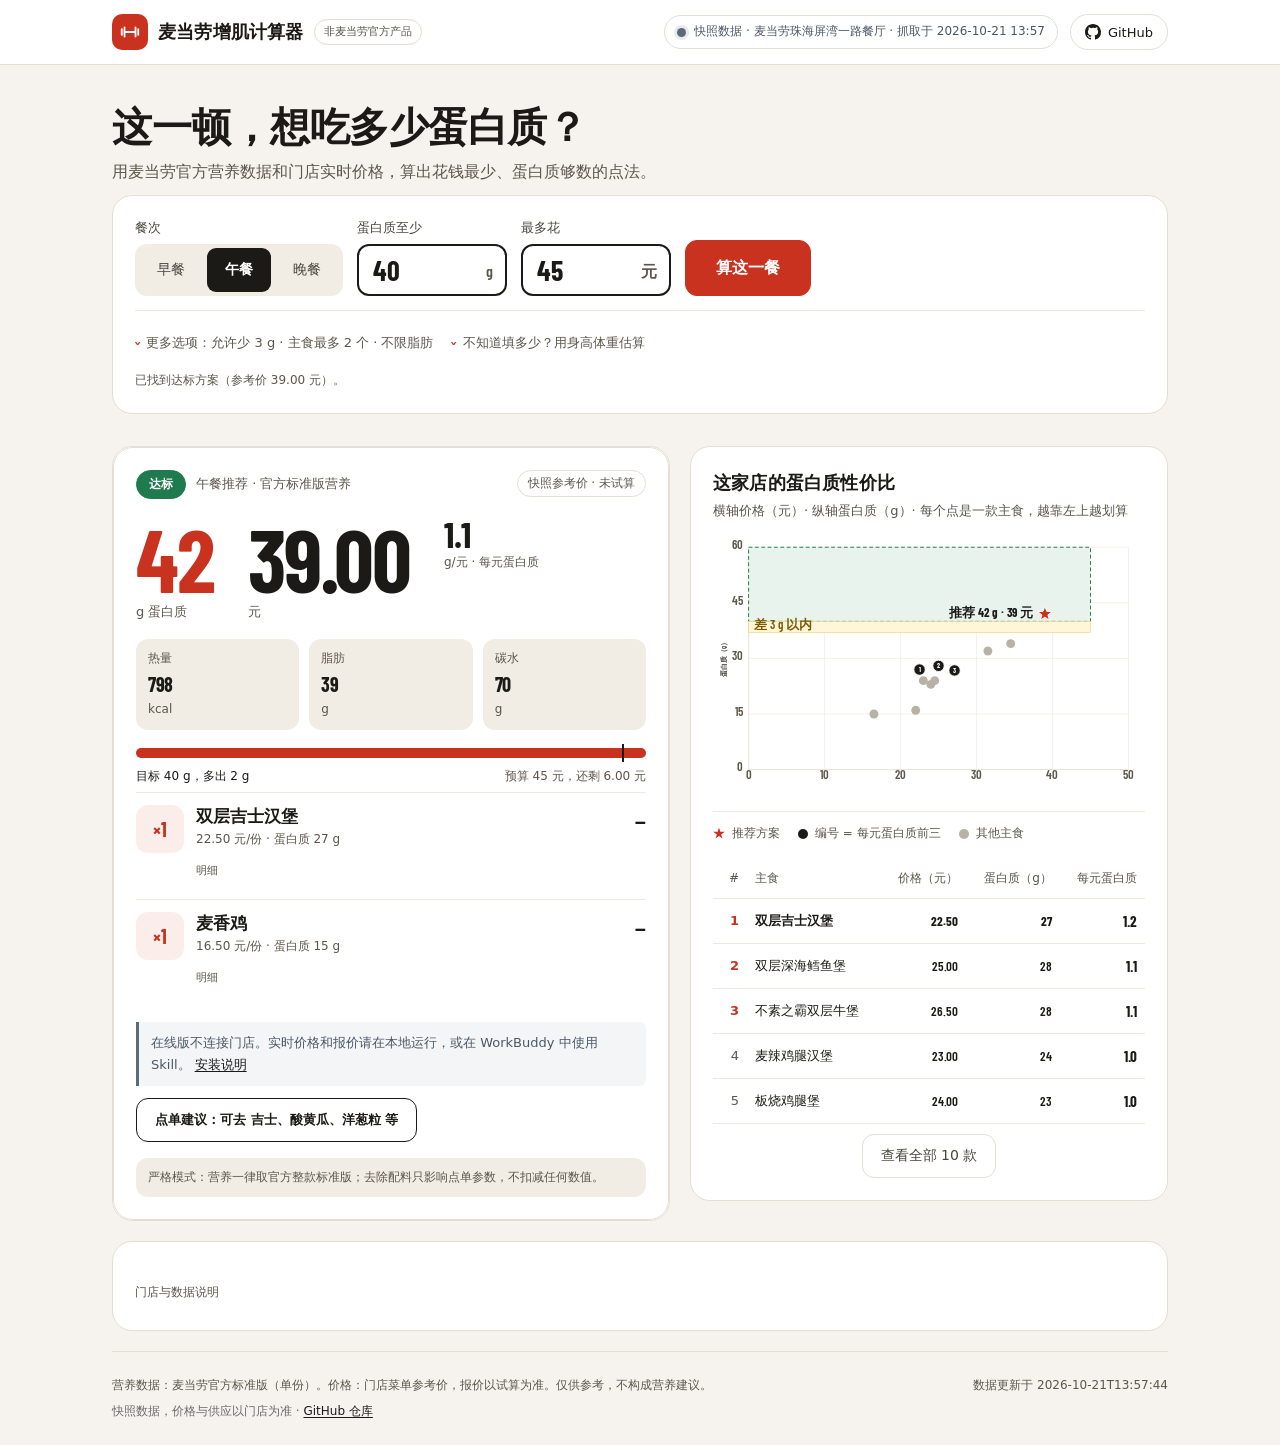
==== commit 7576e18a: "fix(demo): show a result on first load and self-host the number font" ====
--- a/docs/index.html
+++ b/docs/index.html
@@ -23,7 +23,7 @@
     </div>
     <div class="head-right">
       <div id="data-source" class="data-source" data-source="none"></div>
-      <a class="switch-store" href="https://github.com/FanZhangnan/mcd-protein-calculator" target="_blank" rel="noopener">GitHub 仓库</a>
+      <a class="gh-btn" href="https://github.com/FanZhangnan/mcd-protein-calculator" target="_blank" rel="noopener" aria-label="GitHub 仓库"><svg viewBox="0 0 16 16" aria-hidden="true"><path fill="currentColor" d="M8 0C3.58 0 0 3.58 0 8c0 3.54 2.29 6.53 5.47 7.59.4.07.55-.17.55-.38 0-.19-.01-.82-.01-1.49-2.01.37-2.53-.49-2.69-.94-.09-.23-.48-.94-.82-1.13-.28-.15-.68-.52-.01-.53.63-.01 1.08.58 1.23.82.72 1.21 1.87.87 2.33.66.07-.52.28-.87.51-1.07-1.78-.2-3.64-.89-3.64-3.95 0-.87.31-1.59.82-2.15-.08-.2-.36-1.02.08-2.12 0 0 .67-.21 2.2.82a7.4 7.4 0 0 1 2-.27c.68 0 1.36.09 2 .27 1.53-1.04 2.2-.82 2.2-.82.44 1.1.16 1.92.08 2.12.51.56.82 1.27.82 2.15 0 3.07-1.87 3.75-3.65 3.95.29.25.54.73.54 1.48 0 1.07-.01 1.93-.01 2.2 0 .21.15.46.55.38A8.01 8.01 0 0 0 16 8c0-4.42-3.58-8-8-8Z"/></svg><span>GitHub</span></a>
     </div>
   </div>
 </header>
@@ -142,7 +142,7 @@
     <section class="panel chart-panel" id="chart-panel">
       <div class="chart-head">
         <h2>这家店的蛋白质性价比</h2>
-        <p class="chart-sub">每个点是一款主食；越靠左上越划算</p>
+        <p class="chart-sub">横轴价格（元）· 纵轴蛋白质（g）· 每个点是一款主食，越靠左上越划算</p>
       </div>
       <div class="chart-wrap">
         <svg id="chart" viewBox="0 0 680 420" role="img" aria-label="价格与蛋白质散点图"></svg>
@@ -197,7 +197,8 @@
 <!-- ============================== 页脚 ============================== -->
 <footer class="site-foot">
   <div class="left">营养数据：麦当劳官方标准版（单份）。价格：门店菜单参考价，报价以试算为准。仅供参考，不构成营养建议。
-    <div class="demo-note">快照数据，价格与供应以门店为准 · 非麦当劳官方产品 · <a href="https://github.com/FanZhangnan/mcd-protein-calculator" target="_blank" rel="noopener">GitHub 仓库</a></div>
+    <span class="brand-pill foot-pill">非麦当劳官方产品</span>
+    <div class="demo-note">快照数据，价格与供应以门店为准 · <a href="https://github.com/FanZhangnan/mcd-protein-calculator" target="_blank" rel="noopener">GitHub 仓库</a></div>
   </div>
   <div class="right" id="foot-update">数据更新于 — · 非麦当劳官方产品</div>
 </footer>
--- a/docs/demo/style.css
+++ b/docs/demo/style.css
@@ -1,3 +1,18 @@
+@font-face{
+  font-family:"Barlow Condensed";
+  font-style:normal;
+  font-weight:600;
+  font-display:swap;
+  src:url("fonts/barlow-condensed-latin-600-normal.woff2") format("woff2");
+}
+@font-face{
+  font-family:"Barlow Condensed";
+  font-style:normal;
+  font-weight:700;
+  font-display:swap;
+  src:url("fonts/barlow-condensed-latin-700-normal.woff2") format("woff2");
+}
+
 /* ============================================================ design tokens */
 :root{
   /* surfaces */
@@ -35,8 +50,8 @@
   --grid:#EEE8DF;
 
   /* fonts */
-  --font-cn:"Noto Sans SC","PingFang SC","Microsoft YaHei",system-ui,-apple-system,sans-serif;
-  --font-num:"Barlow Condensed","Noto Sans SC",system-ui,-apple-system,sans-serif;
+  --font-cn:"PingFang SC","Hiragino Sans GB","Noto Sans SC","Microsoft YaHei",system-ui,sans-serif;
+  --font-num:"Barlow Condensed","PingFang SC","Hiragino Sans GB","Noto Sans SC","Microsoft YaHei",system-ui,sans-serif;
 
   --tap:44px;
 }
@@ -88,6 +103,14 @@
   align-items:center;padding:0 2px;border-bottom:1px solid var(--divider);
 }
 .switch-store:hover{color:var(--brand)}
+.gh-btn{
+  display:inline-flex;align-items:center;gap:7px;height:36px;padding:0 14px;
+  border:1px solid var(--line);border-radius:999px;background:var(--card);
+  color:var(--ink);font-size:13px;font-weight:500;line-height:1;text-decoration:none;
+}
+.gh-btn:hover{border-color:var(--ink);color:var(--ink)}
+.gh-btn svg{width:16px;height:16px;display:block}
+.foot-pill{display:none}
 
 /* data source badge (逻辑在 app.js，这里只做样式) */
 .data-source{
@@ -165,7 +188,8 @@
 button.ghost{background:var(--card);color:var(--label)}
 button.tiny{min-height:var(--tap);padding:0 16px;font-size:13px;border-radius:10px}
 button:disabled{opacity:.5;cursor:not-allowed}
-.status{margin-top:10px;font-size:12px;color:var(--muted);min-height:18px;white-space:pre-wrap}
+.status{margin-top:6px;font-size:12px;color:var(--muted);white-space:pre-wrap}
+.status:empty{display:none}
 .cap-hint{
   margin-top:10px;font-size:12px;color:var(--ok);background:var(--ok-soft);
   border:1px solid var(--ok);border-radius:10px;padding:8px 11px;
@@ -341,20 +365,20 @@
 .chart-head{margin-bottom:10px}
 .chart-sub{font-size:13px;color:var(--muted);margin:0 0 8px}
 .chart-wrap{position:relative}
-#chart{width:100%;height:auto;display:block}
+#chart{width:100%;height:auto;display:block;max-width:680px;margin:0 auto}
 #chart .grid{stroke:var(--grid);stroke-width:1}
 #chart .axis{stroke:var(--line);stroke-width:1}
-#chart .tick{fill:var(--muted);font-family:var(--font-num);font-weight:600;font-size:15px}
-#chart .axis-label{fill:var(--label);font-family:var(--font-num);font-weight:600;font-size:15px}
+#chart .tick{fill:var(--muted);font-family:var(--font-num);font-weight:600;font-size:var(--chart-fs,14px)}
+#chart .axis-label{fill:var(--label);font-family:var(--font-num);font-weight:600;font-size:11px}
 #chart .region{fill:var(--ok-soft);stroke:var(--ok);stroke-width:1.5;stroke-dasharray:6 4}
 #chart .band{fill:var(--save-bg);stroke:var(--save-line);stroke-width:1}
-#chart .band-label{fill:var(--save-ink);font-family:var(--font-num);font-weight:600;font-size:13px}
+#chart .band-label{fill:var(--save-ink);font-family:var(--font-num);font-weight:600;font-size:var(--chart-fs,13px)}
 #chart .dot{fill:var(--dot-gray)}
 #chart .dot.hot{fill:var(--ink);stroke:var(--card);stroke-width:1.5}
 #chart .dot-num{fill:var(--card);font-family:var(--font-num);font-weight:700;font-size:11px;text-anchor:middle}
 #chart .rec-marker{fill:var(--brand);stroke:var(--card);stroke-width:1.5}
 #chart .saver-marker{fill:var(--star);stroke:var(--card);stroke-width:1.5}
-#chart .star-label{fill:var(--ink);font-family:var(--font-num);font-weight:700;font-size:15px}
+#chart .star-label{fill:var(--ink);font-family:var(--font-num);font-weight:700;font-size:var(--chart-fs,14px)}
 #chart .star-label.saver{fill:var(--save-ink)}
 .chart-tip{
   position:absolute;pointer-events:none;background:var(--ink);color:var(--card);
@@ -449,7 +473,8 @@
   .saver-row button{width:100%}
   .under-card button{width:100%}
   .chart-panel{padding:16px}
-  #chart .tick,#chart .axis-label{font-size:13px}
+  #chart .tick{font-size:13px}
+  #chart .axis-label{display:none}
   #chart .star-label{display:none}
   .chart-legend{display:none}
   .star-legend{display:grid}
@@ -467,5 +492,66 @@
   .rc-ppy{font-family:var(--font-num);font-weight:700;font-size:16px;white-space:nowrap}
   .site-foot{padding:18px 0;flex-direction:column;gap:6px}
   .site-foot .right{text-align:left}
+  /* 页头：GitHub 按钮固定在右上，非官方胶囊移到页脚 */
+  .site-head .brand-pill{display:none}
+  /* 第一行：品牌 + GitHub；数据徽标换到第二行整行 */
+  .head-inner{gap:8px 10px;flex-wrap:wrap}
+  .head-right{display:contents}
+  .brand{order:1;flex:1 1 0;min-width:0}
+  .gh-btn{order:2;height:32px;padding:0 10px;font-size:12px;gap:5px}
+  .gh-btn svg{width:14px;height:14px}
+  .data-source{order:3;flex:1 1 100%;max-width:none;font-size:11px;padding:5px 9px;margin-top:2px}
+  .foot-pill{display:inline-flex;align-self:flex-start;margin-bottom:4px}
   .sub{font-size:12px}
 }
+
+/* ---------- 券后价（门店试算，不领券） ---------- */
+.coupon-line {
+  margin: 10px 0 2px;
+  padding: 9px 12px;
+  border-left: 3px solid #1a1a1a;
+  background: #f7f7f5;
+  font-size: 13px;
+  line-height: 1.75;
+  color: #1f1f1f;
+}
+.coupon-line.slim { background: transparent; }
+.coupon-line.muted {
+  border-left-color: #d8d8d4;
+  background: transparent;
+  color: #7a7a76;
+}
+.coupon-line s { color: #8d8d88; }
+.coupon-note {
+  display: block;
+  margin-top: 2px;
+  font-size: 12px;
+  color: #7a7a76;
+}
+
+/* ---------- 券后价（门店试算，不领券） ---------- */
+.coupon-line {
+  margin: 10px 0 2px;
+  padding: 9px 12px;
+  border-left: 3px solid #1a1a1a;
+  background: #f7f7f5;
+  font-size: 13px;
+  line-height: 1.75;
+  color: #1f1f1f;
+}
+.coupon-line.slim { background: transparent; }
+.coupon-line.muted {
+  border-left-color: #d8d8d4;
+  background: transparent;
+  color: #7a7a76;
+}
+.coupon-line s { color: #8d8d88; }
+.coupon-note {
+  display: block;
+  margin-top: 2px;
+  font-size: 12px;
+  color: #7a7a76;
+}
+
+/* 编号点错开时连回真实位置 */
+#chart .dot-link{stroke:var(--muted);stroke-width:1;stroke-dasharray:2 2}
